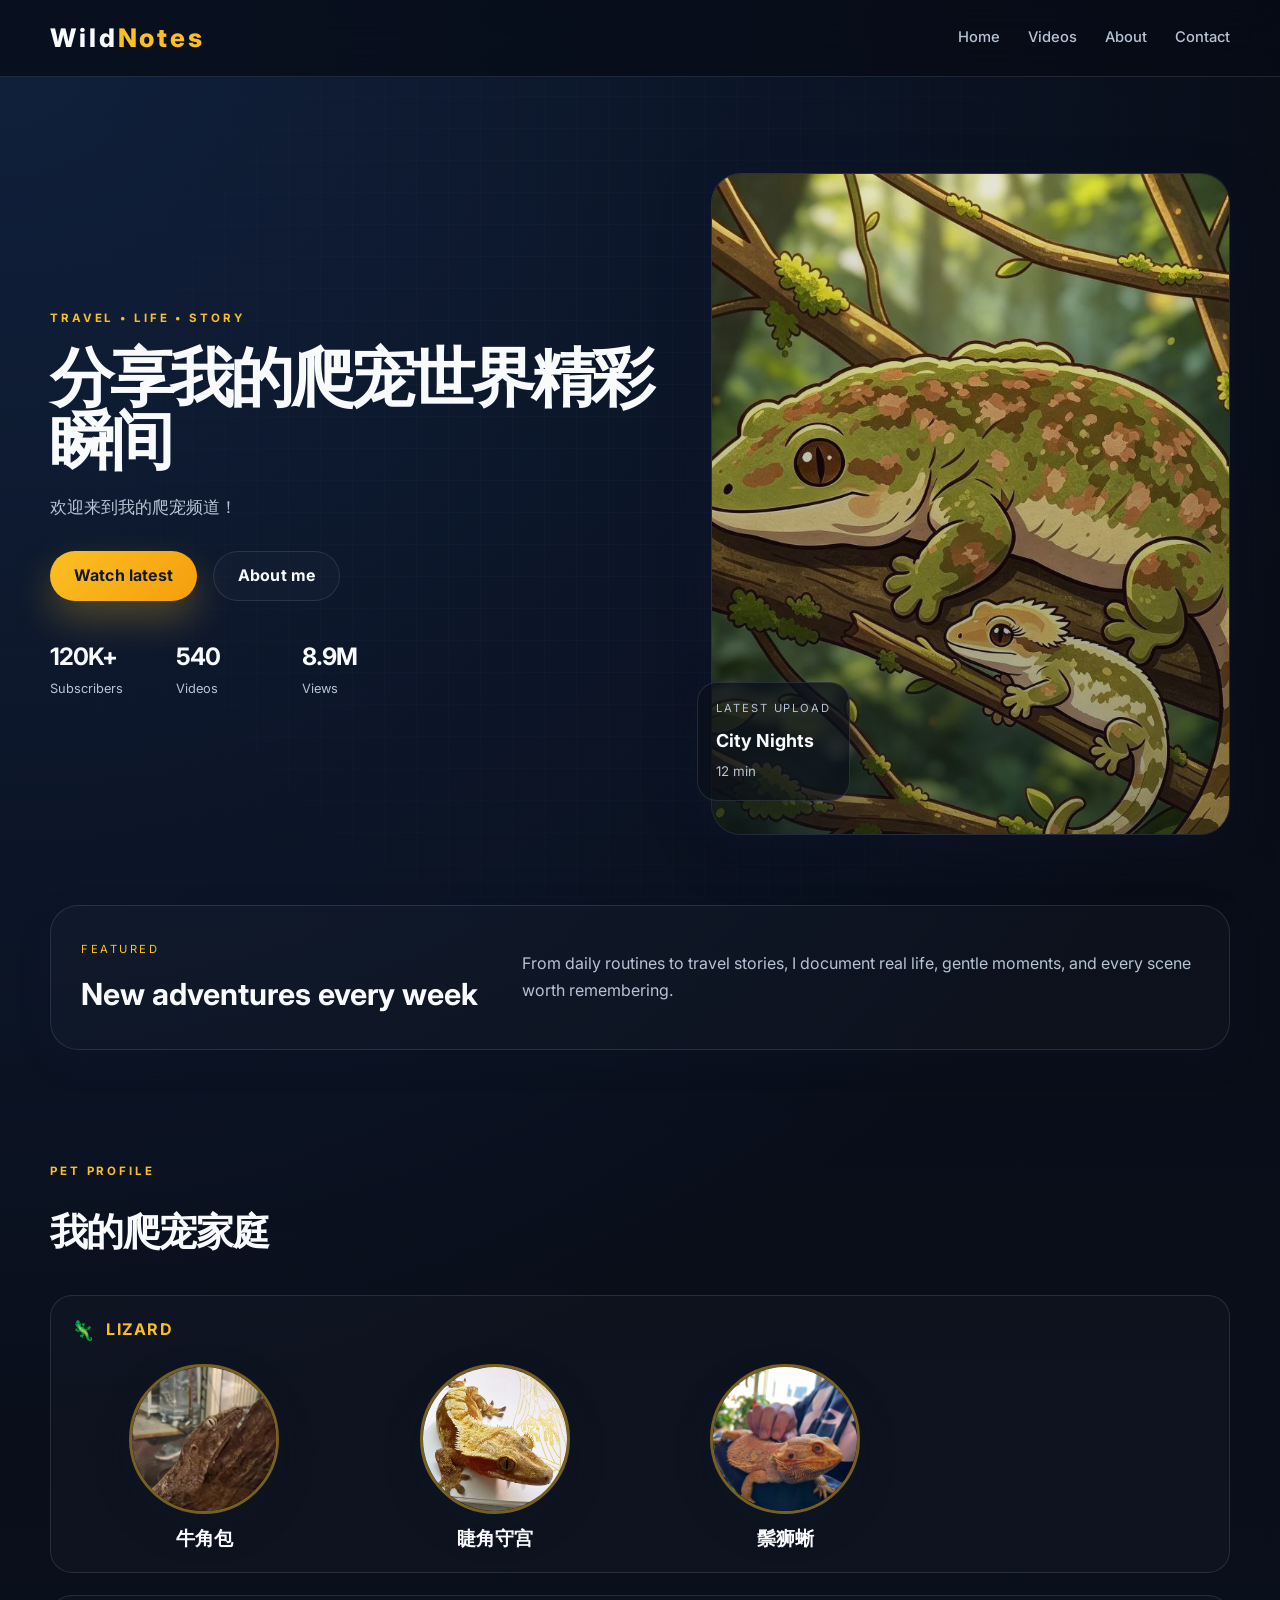
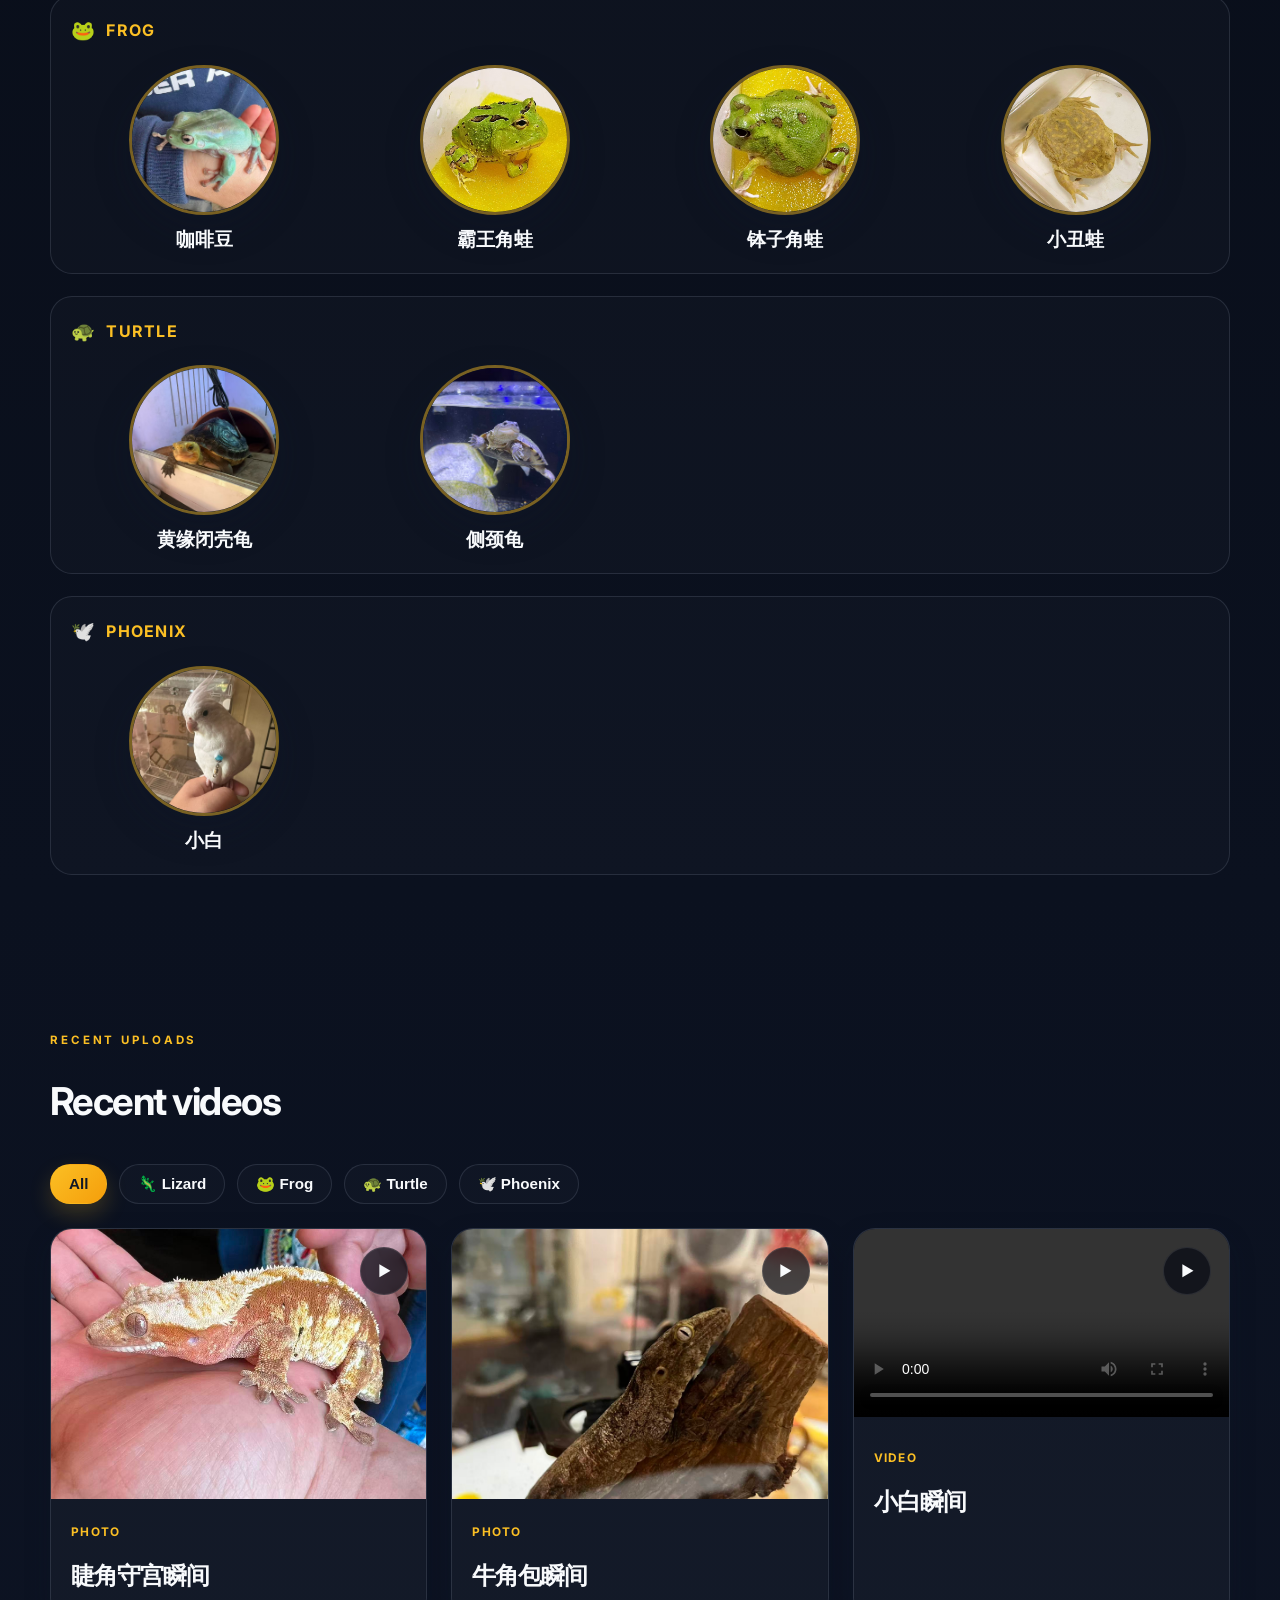
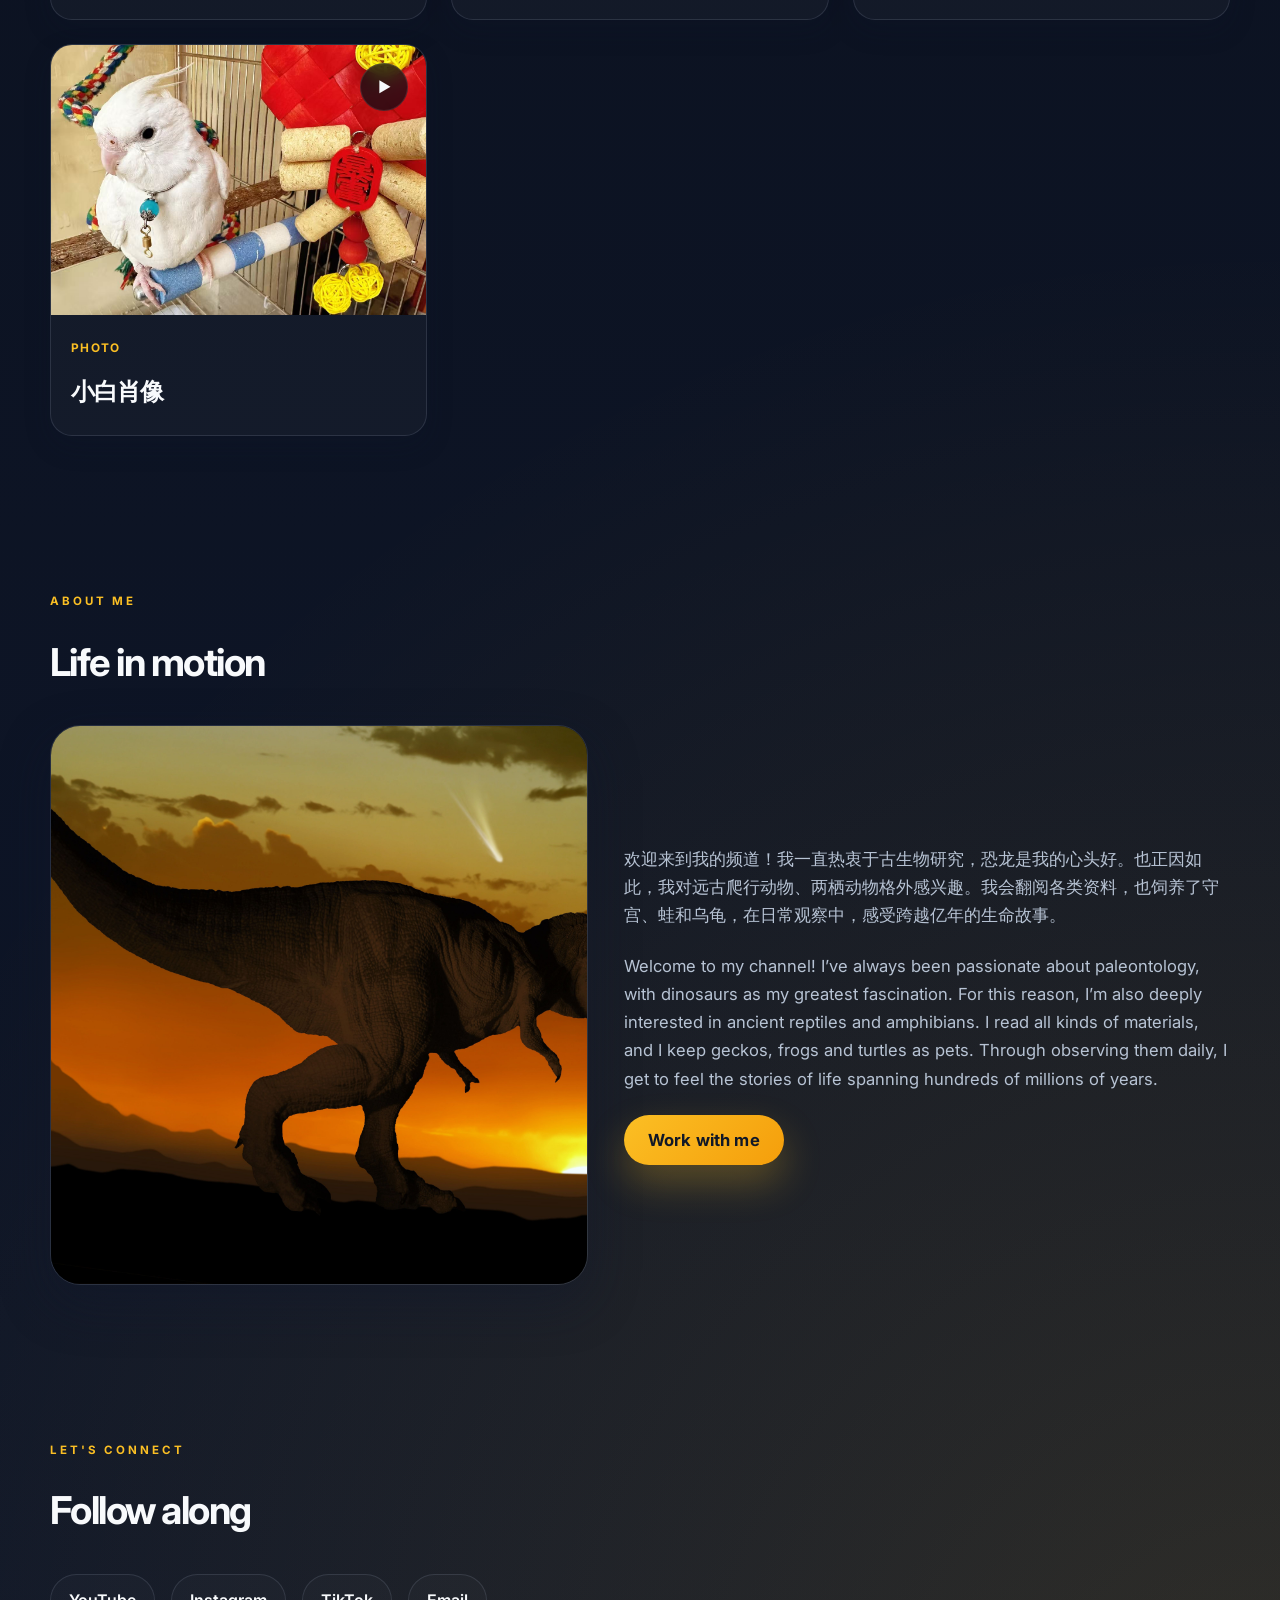
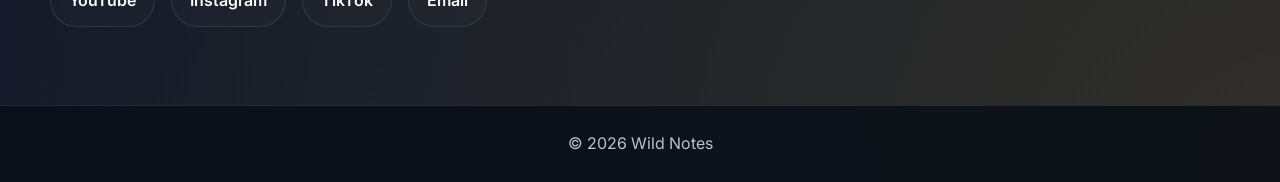
==== index.html @ ce44dfcb "Add files via upload" ====
<!DOCTYPE html>
<html lang="en">
  <head>
    <meta charset="UTF-8" />
    <meta name="viewport" content="width=device-width, initial-scale=1.0" />
    <title>爬宠乐园</title>
    <meta
      name="description"
      content="A personal vlog landing page featuring travel, lifestyle, and animal stories."
    />
    <link rel="preconnect" href="https://fonts.googleapis.com" />
    <link rel="preconnect" href="https://fonts.gstatic.com" crossorigin />
    <link
      href="https://fonts.googleapis.com/css2?family=Zhi+Mang+Xing&family=Inter:wght@400;500;600;700;800&display=swap"
      rel="stylesheet"
    />
    <link rel="stylesheet" href="styles.css" />
  </head>
  <body>
    <header class="site-header">
      <div class="container nav">
        <div class="brand">Wild<span>Notes</span></div>
        <nav class="nav-links" aria-label="Main navigation">
          <a href="#home">Home</a>
          <a href="#videos">Videos</a>
          <a href="#about">About</a>
          <a href="#contact">Contact</a>
        </nav>
      </div>
    </header>

    <main id="home">
      <section class="hero container">
        <div class="hero-copy">
          <p class="eyebrow">travel • life • story</p>
          <h1>分享我的爬宠世界精彩瞬间</h1>
          <p class="subtitle">
            欢迎来到我的爬宠频道！
          </p>
          <div class="hero-actions">
            <a class="btn btn-primary" href="#videos">Watch latest</a>
            <a class="btn btn-secondary" href="#about">About me</a>
          </div>
          <ul class="stats" aria-label="Channel stats">
            <li><strong>120K+</strong><span>Subscribers</span></li>
            <li><strong>540</strong><span>Videos</span></li>
            <li><strong>8.9M</strong><span>Views</span></li>
          </ul>
        </div>

        <div class="hero-visual" aria-label="Featured vlog image">
          <div class="image-card main-image">
            <img
              src="image/caton-1.jpg"
              alt="Person smiling outdoors"
            />
          </div>
          <div class="floating-badge">
            <span class="badge-label">Latest upload</span>
            <strong>City Nights</strong>
            <small>12 min</small>
          </div>
        </div>
      </section>

      <section class="featured-strip">
        <div class="container strip-grid">
          <div>
            <span class="mini-label">Featured</span>
            <h2>New adventures every week</h2>
          </div>
          <p>
            From daily routines to travel stories, I document real life, gentle moments, and every scene worth remembering.
          </p>
        </div>
      </section>

      <section class="pet-profile container">
        <div class="section-heading">
          <p class="eyebrow">pet profile</p>
          <h2>我的爬宠家庭</h2>
        </div>

        <div class="pet-grid" id="petGrid">
          <div class="pet-category-row">
            <div class="pet-category-header">
              <span class="pet-category-icon">🦎</span>
              <span class="pet-category-name">Lizard</span>
            </div>
            <div class="pet-row-cards">
              <button
                class="pet-card"
                type="button"
                data-category="Lizard"
                data-name="牛角包"
                data-scientific="巨人守宫/Leach's Giant Gecko"
                data-origin="新喀里多尼亚"
                data-birth="2026-05"
                data-description="原产新喀里多尼亚。现存体型最大守宫，成体体重 200–300g，寿命 15–25 年，卵生，每次产 2 枚卵，性情沉稳，多为人工繁育个体"
                data-image="image/croissant-1.jpg"
              >
                <span class="pet-avatar"><img src="image/croissant-1.jpg" alt="牛角包" /></span>
                <span class="pet-name">牛角包</span>
              </button>
              <button
                class="pet-card"
                type="button"
                data-category="Lizard"
                data-name="睫角守宫"
                data-scientific="睫角守宫/Crested Gecko"
                data-origin="新喀里多尼亚"
                data-birth="2026-05"
                data-description="原产新喀里多尼亚。成体体重 35–50g，人工饲养寿命 15–20 年，卵生，每次产 2 枚卵，性格温顺，为热门人工繁育宠物守宫。"
                data-image="image/jiejiao-2.jpg"
              >
                <span class="pet-avatar"><img src="image/jiejiao-2.jpg" alt="睫角守宫" /></span>
                <span class="pet-name">睫角守宫</span>
              </button>
              <button
                class="pet-card"
                type="button"
                data-category="Lizard"
                data-name="鬃狮蜥"
                data-scientific="Central Bearded Dragon"
                data-origin="澳大利亚"
                data-birth="2024-05-21"
                data-description="原产澳大利亚干旱区。成体体重 300–500g，人工饲养寿命 8–12 年，卵生，每窝产卵 15–30 枚，性情温顺，是热门人工繁育宠物蜥蜴。"
                data-image="image/zongshi-1.jpg"
              >
                <span class="pet-avatar"><img src="image/zongshi-1.jpg" alt="鬃狮蜥" /></span>
                <span class="pet-name">鬃狮蜥</span>
              </button>
            </div>
          </div>

          <div class="pet-category-row">
            <div class="pet-category-header">
              <span class="pet-category-icon">🐸</span>
              <span class="pet-category-name">Frog</span>
            </div>
            <div class="pet-row-cards">
              <button
                class="pet-card"
                type="button"
                data-category="Frog"
                data-name="咖啡豆"
                data-scientific="老爷树蛙/White's Tree Frog"
                data-origin="澳大利亚东北部、巴布亚新几内亚"
                data-birth="2022-11-08"
                data-description="原产澳大利亚东北部、巴布亚新几内亚。成体体重 70–100g，人工饲养寿命 15–20 年，水中产卵，单次可产数百枚，体态圆润呆萌，性格温顺，热门人工繁育宠物蛙。"
                data-image="image/kafeidou-1.jpg"
              >
                <span class="pet-avatar"><img src="image/kafeidou-1.jpg" alt="咖啡豆" /></span>
                <span class="pet-name">咖啡豆</span>
              </button>
              <button
                class="pet-card"
                type="button"
                data-category="Frog"
                data-name="霸王角蛙"
                data-scientific="Lithobates catesbeianus"
                data-origin="Freshwater marshes"
                data-birth="2023-06-18"
                data-description="Bawang is a confident little frog with a lively personality. He enjoys quiet ponds, gentle rain, and being the first to discover something interesting."
                data-image="image/bawang-1.jpg"
              >
                <span class="pet-avatar"><img src="image/bawang-1.jpg" alt="霸王角蛙" /></span>
                <span class="pet-name">霸王角蛙</span>
              </button>
              <button
                class="pet-card"
                type="button"
                data-category="Frog"
                data-name="钵子角蛙"
                data-scientific="Lithobates catesbeianus"
                data-origin="Freshwater marshes"
                data-birth="2023-09-24"
                data-description="Bozi is a gentle frog who loves resting near the water and listening to the evening chorus. His calm presence makes every pond feel a little more peaceful."
                data-image="image/bozi-1.jpg"
              >
                <span class="pet-avatar"><img src="image/bozi-1.jpg" alt="钵子角蛙" /></span>
                <span class="pet-name">钵子角蛙</span>
              </button>
              <button
                class="pet-card"
                type="button"
                data-category="Frog"
                data-name="小丑蛙"
                data-scientific="Lithobates catesbeianus"
                data-origin="Freshwater marshes"
                data-birth="2024-03-07"
                data-description="Xiaochou is a playful frog with a curious nature and a talent for turning ordinary pond time into a small adventure."
                data-image="image/xiaochou-1.jpg"
              >
                <span class="pet-avatar"><img src="image/xiaochou-1.jpg" alt="小丑蛙" /></span>
                <span class="pet-name">小丑蛙</span>
              </button>
            </div>
          </div>

          <div class="pet-category-row">
            <div class="pet-category-header">
              <span class="pet-category-icon">🐢</span>
              <span class="pet-category-name">Turtle</span>
            </div>
            <div class="pet-row-cards">
              <button
                class="pet-card"
                type="button"
                data-category="Turtle"
                data-name="黄缘闭壳龟"
                data-scientific="Chelonoidis carbonaria"
                data-origin="中国"
                data-birth="2023-08-11"
                data-description="原产中国华中、华南及台湾，半水龟。成体母龟约 700–1000g，公龟 300–500g，人工饲养寿命 40–60 年，卵生，每窝产卵 2–4 枚，遇敌可完全闭壳，性格温顺。"
                data-image="image/huangyuan-1.jpg"
              >
                <span class="pet-avatar"><img src="image/huangyuan-1.jpg" alt="黄缘闭壳龟" /></span>
                <span class="pet-name">黄缘闭壳龟</span>
              </button>
              <button
                class="pet-card"
                type="button"
                data-category="Turtle"
                data-name="侧颈龟"
                data-scientific="Chelonoidis carbonaria"
                data-origin="Tropical forest floor"
                data-birth="2024-06-02"
                data-description="Shejinggui is a quiet and steady turtle who enjoys warm sunlight, slow walks, and peaceful time among the leaves."
                data-image="image/shejinggui-1.jpg"
              >
                <span class="pet-avatar"><img src="image/shejinggui-1.jpg" alt="侧颈龟" /></span>
                <span class="pet-name">侧颈龟</span>
              </button>
            </div>
          </div>

          <div class="pet-category-row">
            <div class="pet-category-header">
              <span class="pet-category-icon">🕊️</span>
              <span class="pet-category-name">Phoenix</span>
            </div>
            <div class="pet-row-cards">
              <button
                class="pet-card"
                type="button"
                data-category="Other"
                data-name="小白"
                data-scientific="Phoenicopterus roseus"
                data-origin="Coastal wetlands"
                data-birth="2024-02-03"
                data-description="Xiaobai is a graceful, bold presence and a reminder that beauty can bloom in unexpected places. She has a vivid spirit and a calm elegance, carrying herself with a quiet confidence that lights up every corner of the flock."
                data-image="image/xiaobai-2.jpg"
              >
                <span class="pet-avatar"><img src="image/xiaobai-2.jpg" alt="小白" /></span>
                <span class="pet-name">小白</span>
              </button>
            </div>
          </div>
        </div>
      </section>

      <section id="videos" class="videos container">
        <div class="section-heading">
          <p class="eyebrow">recent uploads</p>
          <h2>Recent videos</h2>
        </div>

        <div class="filter-tabs" role="tablist" aria-label="Video categories">
          <button class="filter-tab active" type="button" data-filter="All">All</button>
          <button class="filter-tab" type="button" data-filter="Lizard">🦎 Lizard</button>
          <button class="filter-tab" type="button" data-filter="Frog">🐸 Frog</button>
          <button class="filter-tab" type="button" data-filter="Turtle">🐢 Turtle</button>
          <button class="filter-tab" type="button" data-filter="Other">🕊️ Phoenix</button>
        </div>

        <div class="video-grid" id="videoGrid">
          <article class="video-card" data-category="Lizard">
            <img src="image/jiejiao-1.jpg" alt="睫角守宫视频封面" />
            <div class="video-info">
              <span>Photo</span>
              <h3>睫角守宫瞬间</h3>
            </div>
          </article>

          <article class="video-card" data-category="Lizard">
            <img src="image/croissant-2.jpg" alt="牛角包视频封面" />
            <div class="video-info">
              <span>Photo</span>
              <h3>牛角包瞬间</h3>
            </div>
          </article>

          <article class="video-card" data-category="Other">
            <video controls preload="metadata" width="100%" aria-label="Phoenix video">
              <source src="image/xiaobai-v-1.mp4" type="video/mp4" />
              Your browser does not support the video tag.
            </video>
            <div class="video-info">
              <span>Video</span>
              <h3>小白瞬间</h3>
            </div>
          </article>

          <article class="video-card" data-category="Other">
            <img src="image/xiabai-1.jpg" alt="小白视频封面" />
            <div class="video-info">
              <span>Photo</span>
              <h3>小白肖像</h3>
            </div>
          </article>
        </div>
      </section>

      <section id="about" class="about container">
        <div class="section-heading left">
          <p class="eyebrow">about me</p>
          <h2>Life in motion</h2>
        </div>

        <div class="about-grid">
          <div class="about-photo">
            <img
              src="image/bawanglong-1.jpg"
              alt="Creator portrait"
            />
          </div>
          <div class="about-copy">
            <p>
              欢迎来到我的频道！我一直热衷于古生物研究，恐龙是我的心头好。也正因如此，我对远古爬行动物、两栖动物格外感兴趣。我会翻阅各类资料，也饲养了守宫、蛙和乌龟，在日常观察中，感受跨越亿年的生命故事。
            </p>
            <p>
              Welcome to my channel! I’ve always been passionate about paleontology, with dinosaurs as my greatest fascination. For this reason, I’m also deeply interested in ancient reptiles and amphibians. I read all kinds of materials, and I keep geckos, frogs and turtles as pets. Through observing them daily, I get to feel the stories of life spanning hundreds of millions of years.
            </p>
            <a class="btn btn-primary" href="#contact">Work with me</a>
          </div>
        </div>
      </section>

      <section id="contact" class="contact container">
        <div class="section-heading">
          <p class="eyebrow">let's connect</p>
          <h2>Follow along</h2>
        </div>

        <div class="socials" aria-label="Social media links">
          <a href="#" aria-label="YouTube">YouTube</a>
          <a href="#" aria-label="Instagram">Instagram</a>
          <a href="#" aria-label="TikTok">TikTok</a>
          <a href="#" aria-label="Email">Email</a>
        </div>
      </section>
    </main>

    <footer class="site-footer">
      <div class="container footer-inner">
        <p>© 2026 Wild Notes</p>
      </div>
    </footer>

    <div class="pet-modal hidden" id="petModal" aria-hidden="true">
      <div class="pet-modal-backdrop"></div>
      <div class="pet-modal-dialog" role="dialog" aria-modal="true" aria-labelledby="modalName">
        <button class="pet-modal-close" type="button" aria-label="Close">×</button>
        <div class="pet-modal-content">
          <img id="modalImage" src="" alt="Pet profile" />
          <div class="pet-modal-text">
            <h3 id="modalName">Pet Name</h3>
            <p class="scientific" id="modalScientific">Scientific Name</p>
            <ul class="pet-modal-details">
              <li><span>Origin</span><strong id="modalOrigin">-</strong></li>
              <li><span>Birth date</span><strong id="modalBirth">-</strong></li>
            </ul>
            <p class="pet-modal-description" id="modalDescription">
              Pet description goes here.
            </p>
          </div>
        </div>
      </div>
    </div>

    <script src="script.js"></script>
  </body>
</html>
---- styles.css ----
:root {
  --bg: #070b14;
  --bg-2: #0f172a;
  --panel: rgba(17, 24, 39, 0.76);
  --panel-strong: #111827;
  --soft: #1b2335;
  --text: #f8fafc;
  --muted: #b7c3d4;
  --primary: #fbbf24;
  --primary-2: #f59e0b;
  --accent: #7dd3fc;
  --line: rgba(148, 163, 184, 0.18);
  --shadow: 0 18px 50px rgba(15, 23, 42, 0.45);
}

* {
  box-sizing: border-box;
}

html {
  scroll-behavior: smooth;
}

body {
  margin: 0;
  font-family: "Inter", "Segoe UI", sans-serif;
  background:
    radial-gradient(circle at top left, rgba(59, 130, 246, 0.18), transparent 28%),
    radial-gradient(circle at bottom right, rgba(251, 191, 36, 0.14), transparent 30%),
    linear-gradient(180deg, var(--bg) 0%, var(--bg-2) 100%);
  color: var(--text);
  line-height: 1.7;
}

body::before {
  content: "";
  position: fixed;
  inset: 0;
  background-image: linear-gradient(rgba(255,255,255,0.018) 1px, transparent 1px), linear-gradient(90deg, rgba(255,255,255,0.018) 1px, transparent 1px);
  background-size: 32px 32px;
  mask-image: radial-gradient(circle at center, black 25%, transparent 100%);
  pointer-events: none;
}

a {
  color: inherit;
  text-decoration: none;
}

img {
  display: block;
  max-width: 100%;
}

.container {
  width: min(1180px, calc(100% - 32px));
  margin: 0 auto;
}

.site-header {
  position: sticky;
  top: 0;
  z-index: 20;
  background: rgba(7, 11, 20, 0.7);
  backdrop-filter: blur(18px);
  border-bottom: 1px solid var(--line);
}

.nav {
  display: flex;
  align-items: center;
  justify-content: space-between;
  min-height: 76px;
}

.brand {
  font-size: 1.6rem;
  font-weight: 800;
  letter-spacing: 0.18rem;
}

.brand span {
  color: var(--primary);
}

.nav-links {
  display: flex;
  gap: 28px;
  color: var(--muted);
  font-size: 0.92rem;
  font-weight: 500;
}

.nav-links a {
  position: relative;
  transition: color 0.2s ease;
}

.nav-links a::after {
  content: "";
  position: absolute;
  left: 0;
  bottom: -8px;
  width: 100%;
  height: 2px;
  background: var(--primary);
  transform: scaleX(0);
  transform-origin: center;
  transition: transform 0.25s ease;
}

.nav-links a:hover {
  color: var(--text);
}

.nav-links a:hover::after {
  transform: scaleX(1);
}

.hero {
  position: relative;
  display: grid;
  grid-template-columns: 1.08fr 0.92fr;
  align-items: center;
  gap: 52px;
  padding: 96px 0 62px;
}

.eyebrow {
  margin: 0 0 18px;
  color: var(--primary);
  text-transform: uppercase;
  letter-spacing: 0.18rem;
  font-weight: 700;
  font-size: 0.72rem;
}

.hero-copy h1 {
  margin: 0;
  font-size: clamp(3rem, 5vw, 5.2rem);
  line-height: 0.98;
  letter-spacing: -0.06em;
  max-width: 630px;
}

.subtitle {
  max-width: 570px;
  margin-top: 20px;
  color: var(--muted);
  font-size: 1.08rem;
}

.hero-actions {
  display: flex;
  flex-wrap: wrap;
  gap: 16px;
  margin-top: 30px;
}

.btn {
  display: inline-flex;
  align-items: center;
  justify-content: center;
  min-height: 50px;
  padding: 0 24px;
  border-radius: 999px;
  font-weight: 700;
  letter-spacing: 0.01em;
  transition: transform 0.2s ease, box-shadow 0.2s ease, border-color 0.2s ease;
}

.btn:hover {
  transform: translateY(-2px);
}

.btn-primary {
  background: linear-gradient(135deg, var(--primary), var(--primary-2));
  color: #111827;
  box-shadow: 0 18px 38px rgba(251, 191, 36, 0.28);
}

.btn-secondary {
  background: rgba(255,255,255,0.02);
  border: 1px solid var(--line);
}

.stats {
  display: flex;
  flex-wrap: wrap;
  gap: 26px;
  list-style: none;
  margin: 36px 0 0;
  padding: 0;
}

.stats li {
  display: flex;
  flex-direction: column;
  min-width: 100px;
}

.stats strong {
  font-size: 1.5rem;
  letter-spacing: -0.04em;
}

.stats span {
  color: var(--muted);
  font-size: 0.8rem;
}

.hero-visual {
  position: relative;
  display: flex;
  justify-content: center;
}

.image-card {
  position: relative;
  border-radius: 30px;
  overflow: hidden;
  border: 1px solid var(--line);
  box-shadow: var(--shadow);
  background: rgba(255,255,255,0.02);
}

.main-image {
  width: min(100%, 570px);
}

.main-image img {
  width: 100%;
  height: 660px;
  object-fit: cover;
  transform: scale(1.02);
}

.main-image::before {
  content: "";
  position: absolute;
  inset: 0;
  background: linear-gradient(180deg, rgba(7,11,20,0.10), rgba(7,11,20,0.42));
  z-index: 1;
}

.floating-badge {
  position: absolute;
  left: -14px;
  bottom: 34px;
  z-index: 2;
  background: rgba(11, 17, 27, 0.8);
  border: 1px solid var(--line);
  border-radius: 20px;
  padding: 16px 18px;
  box-shadow: var(--shadow);
}

.badge-label {
  display: block;
  color: var(--muted);
  font-size: 0.7rem;
  text-transform: uppercase;
  letter-spacing: 0.12rem;
}

.floating-badge strong {
  display: block;
  margin-top: 8px;
  font-size: 1.12rem;
}

.floating-badge small {
  color: var(--muted);
}

.featured-strip {
  padding: 8px 0 34px;
}

.strip-grid {
  display: grid;
  grid-template-columns: 0.76fr 1.24fr;
  gap: 26px;
  align-items: center;
  background: rgba(255,255,255,0.02);
  border: 1px solid var(--line);
  border-radius: 28px;
  padding: 28px 30px;
  box-shadow: 0 12px 30px rgba(15,23,42,0.25);
}

.mini-label {
  display: inline-block;
  font-size: 0.7rem;
  letter-spacing: 0.16rem;
  text-transform: uppercase;
  color: var(--primary);
  margin-bottom: 10px;
}

.strip-grid h2 {
  margin: 0;
  font-size: clamp(1.9rem, 2vw, 2.6rem);
}

.strip-grid p {
  margin: 0;
  color: var(--muted);
  font-size: 1rem;
}

.pet-profile,
.videos,
.about,
.contact {
  padding: 78px 0;
}

.section-heading {
  margin-bottom: 30px;
}

.pet-grid {
  display: flex;
  flex-direction: column;
  gap: 22px;
}

.pet-category-row {
  display: flex;
  flex-direction: column;
  gap: 18px;
  padding: 18px 20px 20px;
  border: 1px solid var(--line);
  border-radius: 22px;
  background: rgba(255, 255, 255, 0.02);
}

.pet-category-header {
  display: inline-flex;
  align-items: center;
  gap: 10px;
  width: fit-content;
  color: var(--primary);
  font-weight: 700;
  letter-spacing: 0.08rem;
  text-transform: uppercase;
}

.pet-category-icon {
  font-size: 1.2rem;
}

.pet-row-cards {
  display: grid;
  grid-template-columns: repeat(4, minmax(140px, 1fr));
  gap: 24px;
  justify-items: center;
}

.pet-card {
  background: transparent;
  border: none;
  padding: 0;
  color: var(--text);
  cursor: pointer;
  display: flex;
  flex-direction: column;
  align-items: center;
  gap: 12px;
  transition: transform 0.2s ease;
}

.pet-card:hover {
  transform: translateY(-4px);
}

.pet-avatar {
  width: 150px;
  height: 150px;
  border-radius: 50%;
  overflow: hidden;
  border: 3px solid rgba(251, 191, 36, 0.45);
  box-shadow: 0 15px 35px rgba(15, 23, 42, 0.25);
  display: block;
}

.pet-avatar img {
  width: 100%;
  height: 100%;
  object-fit: cover;
  transition: transform 0.25s ease;
}

.pet-card:hover .pet-avatar img {
  transform: scale(1.12);
}

.pet-name {
  font-size: 1.2rem;
  font-weight: 600;
}

.section-heading h2 {
  margin: 0;
  font-size: clamp(2.2rem, 3vw, 3.2rem);
  letter-spacing: -0.04em;
}

.filter-tabs {
  display: flex;
  flex-wrap: wrap;
  gap: 12px;
  margin-bottom: 24px;
}

.filter-tab {
  border: 1px solid var(--line);
  background: rgba(255, 255, 255, 0.02);
  color: var(--text);
  border-radius: 999px;
  padding: 10px 18px;
  font-size: 0.95rem;
  font-weight: 600;
  cursor: pointer;
  transition: all 0.2s ease;
}

.filter-tab:hover,
.filter-tab.active {
  background: linear-gradient(135deg, var(--primary), var(--primary-2));
  color: #111827;
  border-color: transparent;
  box-shadow: 0 10px 22px rgba(251, 191, 36, 0.2);
}

.video-grid {
  display: grid;
  grid-template-columns: repeat(3, minmax(220px, 1fr));
  gap: 24px;
}

.video-card {
  position: relative;
  background: rgba(255,255,255,0.03);
  border: 1px solid var(--line);
  border-radius: 22px;
  overflow: hidden;
  transition: transform 0.2s ease, border-color 0.2s ease, box-shadow 0.2s ease;
  box-shadow: 0 10px 26px rgba(15, 23, 42, 0.22);
}

.video-card:hover {
  transform: translateY(-6px);
  border-color: rgba(251, 191, 36, 0.48);
  box-shadow: 0 16px 30px rgba(251, 191, 36, 0.12);
}

.video-card img {
  width: 100%;
  height: 270px;
  object-fit: cover;
}

.video-card::after {
  content: "▶";
  position: absolute;
  top: 18px;
  right: 18px;
  width: 46px;
  height: 46px;
  display: grid;
  place-items: center;
  background: rgba(7, 11, 20, 0.72);
  border: 1px solid rgba(255,255,255,0.1);
  border-radius: 50%;
  font-size: 0.9rem;
  backdrop-filter: blur(8px);
}

.video-info {
  padding: 18px 20px 22px;
}

.video-info span {
  display: inline-block;
  color: var(--primary);
  font-size: 0.74rem;
  font-weight: 700;
  letter-spacing: 0.08rem;
  text-transform: uppercase;
}

.video-info h3 {
  margin: 12px 0 0;
  font-size: 1.5rem;
  letter-spacing: -0.04em;
}

.about-grid {
  display: grid;
  grid-template-columns: 0.94fr 1.06fr;
  gap: 36px;
  align-items: center;
}

.about-photo img {
  width: 100%;
  height: 560px;
  object-fit: cover;
  border-radius: 30px;
  border: 1px solid var(--line);
  box-shadow: var(--shadow);
}

.about-copy {
  color: var(--muted);
  font-size: 1.04rem;
}

.about-copy p {
  margin: 0 0 22px;
}

.socials {
  display: flex;
  flex-wrap: wrap;
  gap: 16px;
}

.socials a {
  background: rgba(255,255,255,0.02);
  border: 1px solid var(--line);
  color: var(--text);
  border-radius: 999px;
  padding: 12px 18px;
  font-weight: 600;
  transition: all 0.2s ease;
}

.socials a:hover {
  border-color: rgba(251, 191, 36, 0.5);
  color: var(--primary);
  box-shadow: 0 10px 24px rgba(251, 191, 36, 0.12);
}

.pet-modal {
  position: fixed;
  inset: 0;
  z-index: 100;
  display: flex;
  align-items: center;
  justify-content: center;
  padding: 24px;
}

.pet-modal.hidden {
  display: none;
}

.pet-modal-backdrop {
  position: absolute;
  inset: 0;
  background: rgba(7, 11, 20, 0.72);
  backdrop-filter: blur(6px);
}

.pet-modal-dialog {
  position: relative;
  z-index: 1;
  width: min(760px, calc(100% - 24px));
  background: rgba(15, 23, 42, 0.96);
  border: 1px solid var(--line);
  border-radius: 28px;
  overflow: hidden;
  box-shadow: var(--shadow);
}

.pet-modal-close {
  position: absolute;
  top: 16px;
  right: 16px;
  width: 38px;
  height: 38px;
  border: 1px solid var(--line);
  border-radius: 50%;
  background: rgba(255, 255, 255, 0.04);
  color: var(--text);
  font-size: 1.3rem;
  cursor: pointer;
}

.pet-modal-content {
  display: grid;
  grid-template-columns: 0.9fr 1.1fr;
}

.pet-modal-content img {
  width: 100%;
  height: 100%;
  min-height: 360px;
  object-fit: cover;
  background: #0f172a;
}

.pet-modal-text {
  padding: 32px 28px;
}

.pet-modal-text h3 {
  margin: 0 0 8px;
  font-size: 2.2rem;
}

.pet-modal-text .scientific {
  margin: 0 0 20px;
  color: var(--primary);
  font-style: italic;
}

.pet-modal-details {
  list-style: none;
  padding: 0;
  margin: 0 0 18px;
  display: grid;
  gap: 10px;
}

.pet-modal-details li {
  display: flex;
  justify-content: space-between;
  gap: 18px;
  border-bottom: 1px solid var(--line);
  padding-bottom: 8px;
  color: var(--muted);
}

.pet-modal-details strong {
  color: var(--text);
}

.pet-modal-description {
  margin: 0;
  color: var(--muted);
  line-height: 1.8;
}

.site-footer {
  border-top: 1px solid var(--line);
  background: rgba(9, 14, 22, 0.84);
}

.footer-inner {
  display: flex;
  justify-content: center;
  align-items: center;
  min-height: 76px;
  color: var(--muted);
}

@media (max-width: 900px) {
  .hero,
  .about-grid,
  .strip-grid,
  .pet-modal-content {
    grid-template-columns: 1fr;
  }

  .video-grid,
  .pet-row-cards {
    grid-template-columns: 1fr 1fr;
  }

  .main-image img {
    height: 520px;
  }
}

@media (max-width: 720px) {
  .nav {
    padding: 16px 0;
  }

  .nav-links {
    gap: 12px;
    font-size: 0.75rem;
  }

  .hero {
    padding-top: 70px;
  }

  .floating-badge {
    left: 12px;
    bottom: 16px;
  }

  .video-grid,
  .pet-row-cards {
    grid-template-columns: 1fr;
  }
}
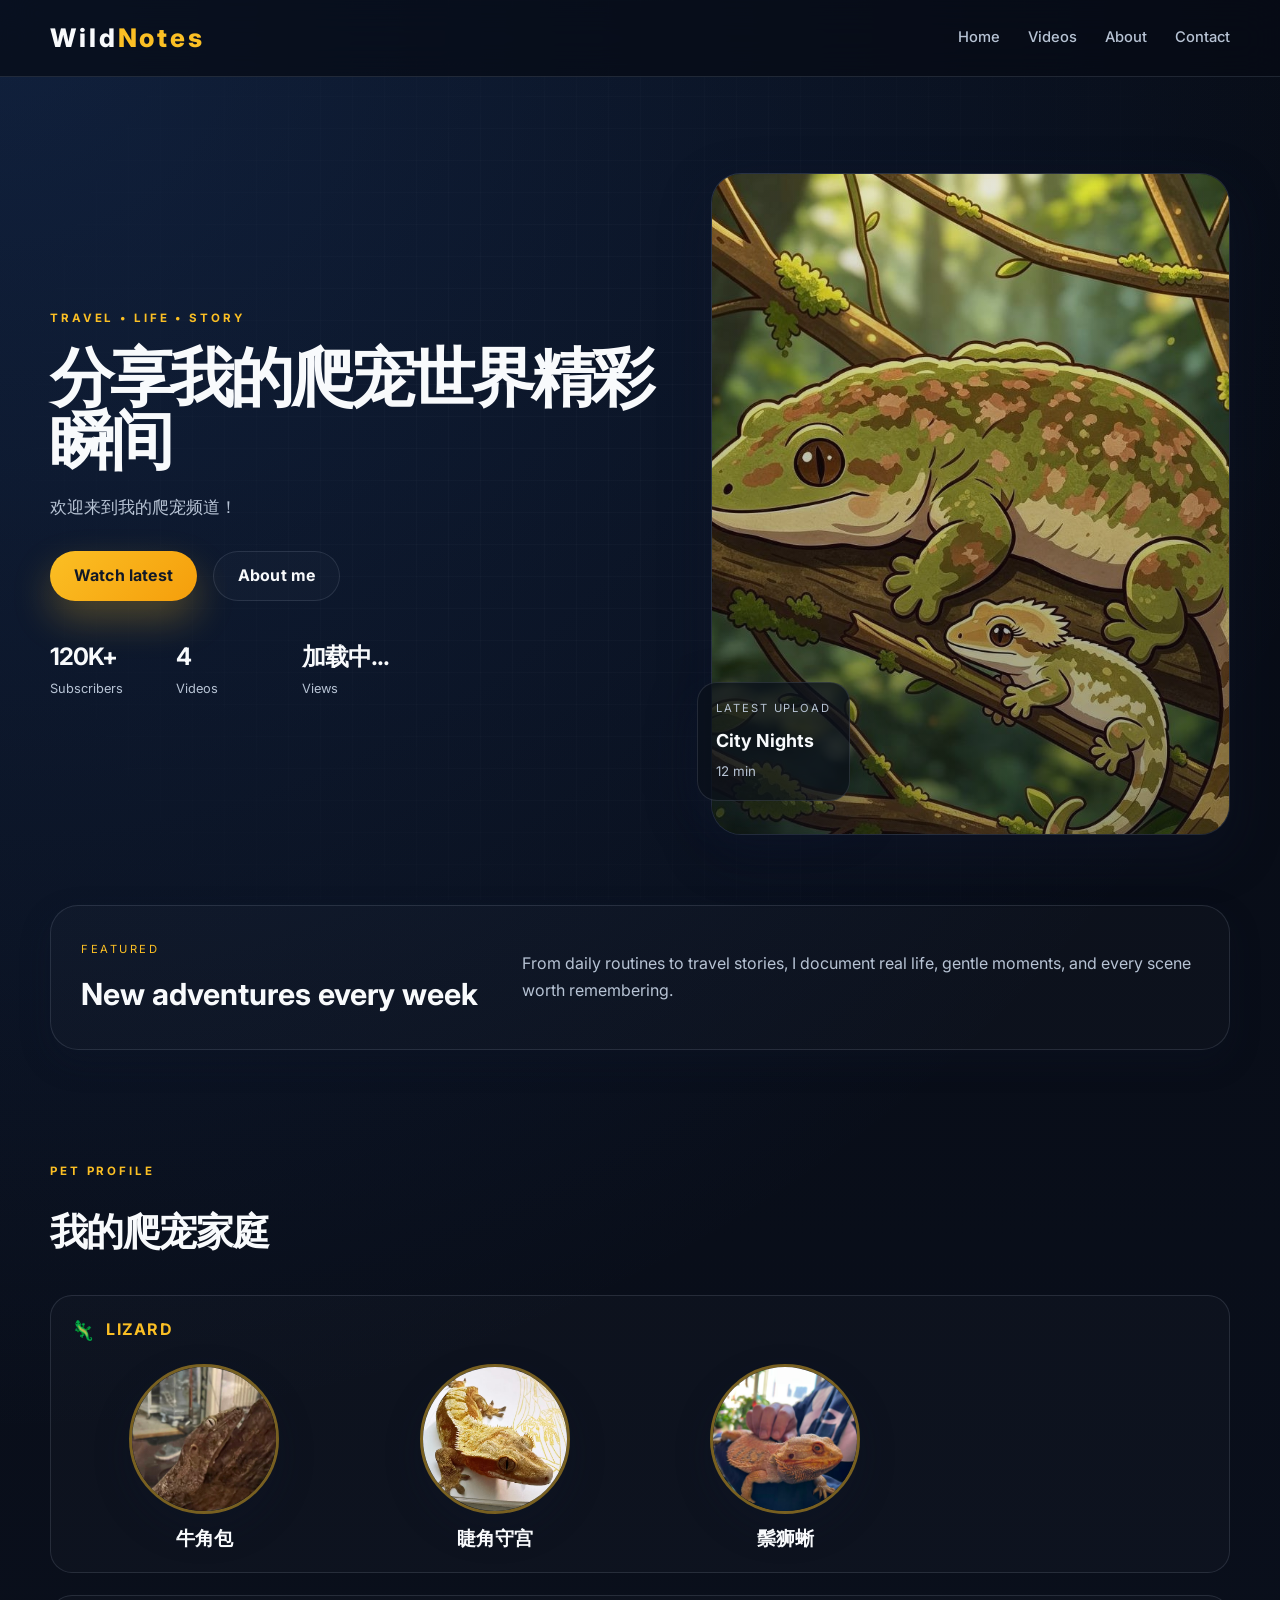
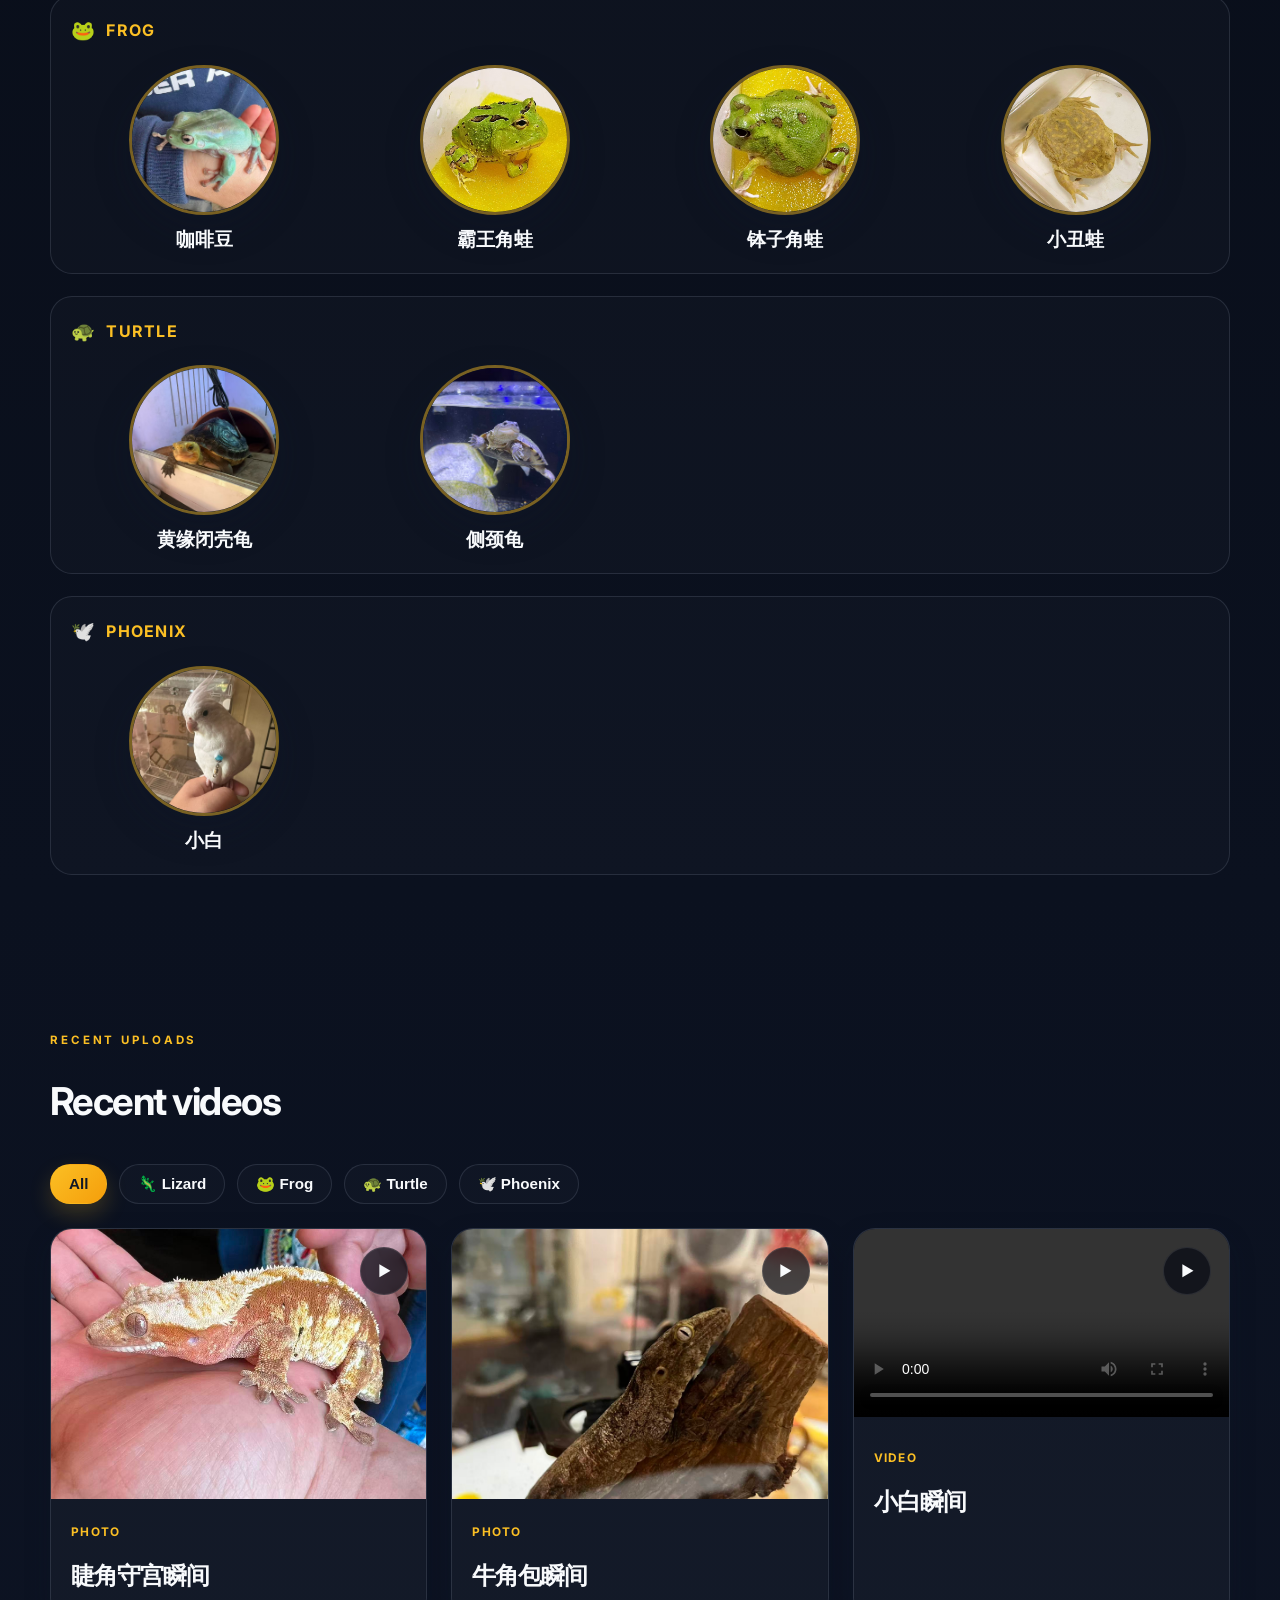
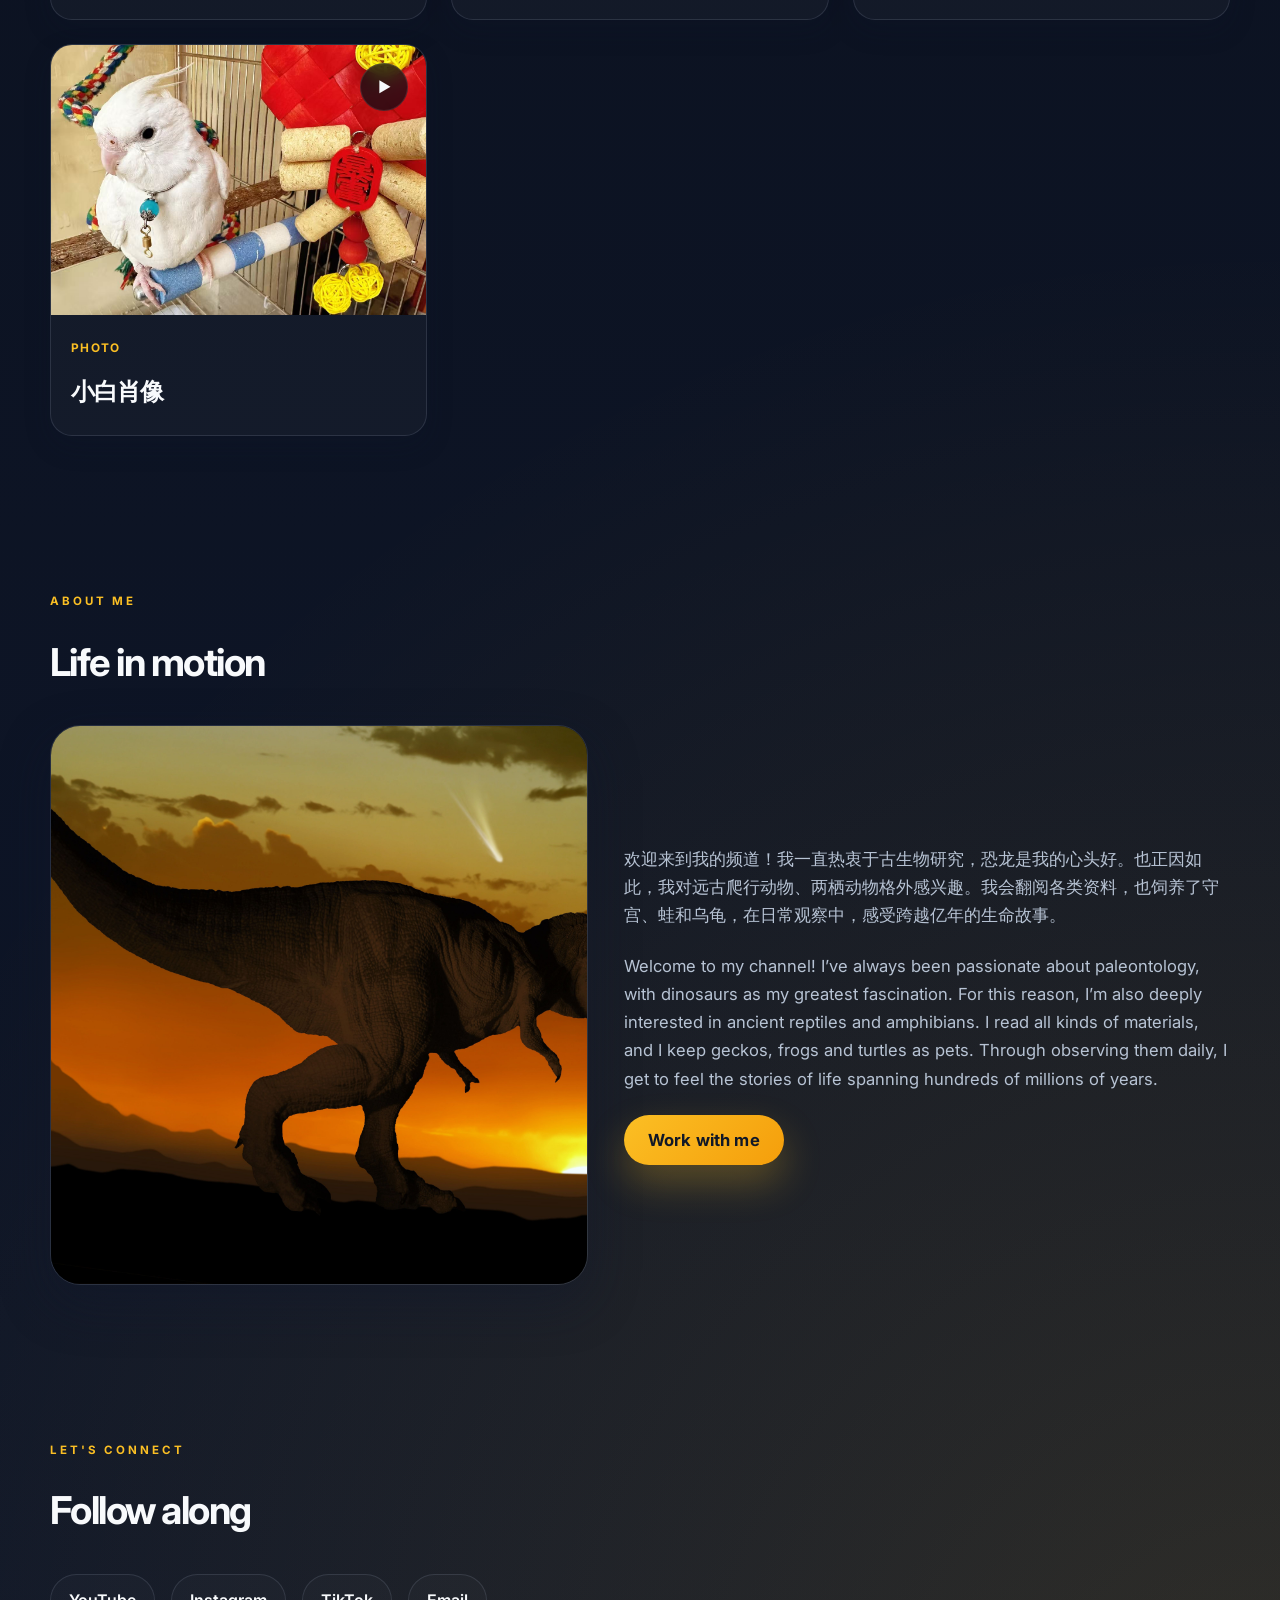
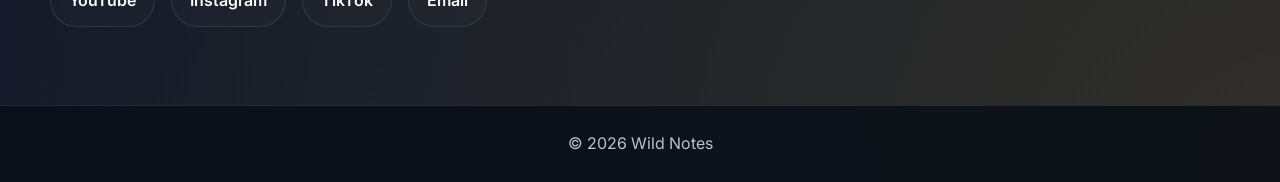
==== commit 849982d5: "page view counter" ====
--- a/index.html
+++ b/index.html
@@ -3,6 +3,16 @@
   <head>
     <meta charset="UTF-8" />
     <meta name="viewport" content="width=device-width, initial-scale=1.0" />
+    <script>
+      const isMobileDevice =
+        window.matchMedia("(max-width: 768px)").matches ||
+        /Android|iPhone|iPad|iPod|Mobile/i.test(navigator.userAgent);
+      const isDesktopMode = new URLSearchParams(window.location.search).has("desktop");
+
+      if (isMobileDevice && !isDesktopMode) {
+        window.location.replace("mobile.html");
+      }
+    </script>
     <title>爬宠乐园</title>
     <meta
       name="description"
@@ -15,6 +25,7 @@
       rel="stylesheet"
     />
     <link rel="stylesheet" href="styles.css" />
+    <script async src="https://busuanzi.ibruce.info/busuanzi/2.3/busuanzi.pure.mini.js"></script>
   </head>
   <body>
     <header class="site-header">
@@ -35,7 +46,7 @@
           <p class="eyebrow">travel • life • story</p>
           <h1>分享我的爬宠世界精彩瞬间</h1>
           <p class="subtitle">
-            欢迎来到我的爬宠频道！
+            欢迎来到我的爬宠频道！     
           </p>
           <div class="hero-actions">
             <a class="btn btn-primary" href="#videos">Watch latest</a>
@@ -44,7 +55,10 @@
           <ul class="stats" aria-label="Channel stats">
             <li><strong>120K+</strong><span>Subscribers</span></li>
             <li><strong>540</strong><span>Videos</span></li>
-            <li><strong>8.9M</strong><span>Views</span></li>
+            <li>
+              <strong id="busuanzi_value_site_pv">加载中...</strong>
+              <span>Views</span>
+            </li>
           </ul>
         </div>
 
@@ -158,7 +172,7 @@
                 type="button"
                 data-category="Frog"
                 data-name="霸王角蛙"
-                data-scientific="Lithobates catesbeianus"
+                data-scientific="霸王角蛙"
                 data-origin="Freshwater marshes"
                 data-birth="2023-06-18"
                 data-description="Bawang is a confident little frog with a lively personality. He enjoys quiet ponds, gentle rain, and being the first to discover something interesting."
@@ -172,7 +186,7 @@
                 type="button"
                 data-category="Frog"
                 data-name="钵子角蛙"
-                data-scientific="Lithobates catesbeianus"
+                data-scientific="钵子角蛙"
                 data-origin="Freshwater marshes"
                 data-birth="2023-09-24"
                 data-description="Bozi is a gentle frog who loves resting near the water and listening to the evening chorus. His calm presence makes every pond feel a little more peaceful."
